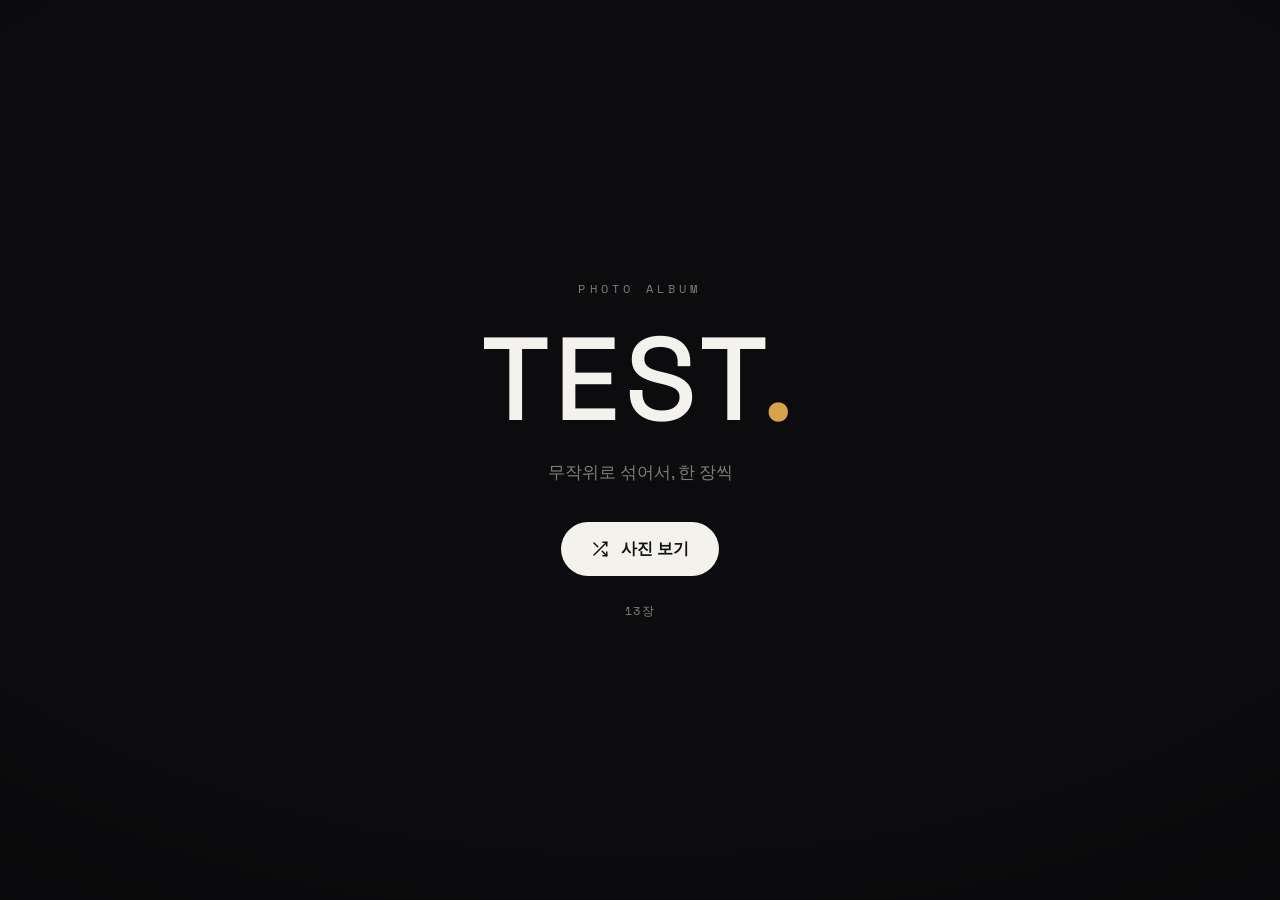
==== index.html @ 7dd16f97 "day01" ====
<!doctype html>
<html lang="ko">
  <head>
    <meta charset="UTF-8" />
    <meta
      name="viewport"
      content="width=device-width, initial-scale=1.0, viewport-fit=cover"
    />
    <title>TEST</title>

    <!-- ==========================================================
     여기 아래 배열에만 사진을 계속 추가하면 됩니다.
     - 같은 폴더의 images/ 안에 사진을 넣고 파일명만 적으면 됩니다.
       예)  "images/sea.jpg",
     - 인터넷 주소(URL)도 그대로 넣을 수 있습니다.
     쉼표(,) 빼먹지 않게 주의하세요!
     지금은 예시 사진 몇 장이 들어있습니다. 지우고 내 사진으로 바꾸세요.
     ========================================================== -->
    <script>
      const IMAGES = [
        'images/cafe.png',
        'images/cafeteria.png',
        'images/clothing_store.png',
        'images/construction_site.png',
        'images/indoors.png',
        'images/laboratory.png',
        'images/library.png',
        'images/office.png',
        'images/outdoors.png',
        'images/park.png',
        'images/restaurant.png',
        'images/street.png',
        'images/warehouse.png',
      ];

      // 표지에 보일 제목 (원하는 대로 수정)
      const TITLE = 'TEST';
      const SUBTITLE = '무작위로 섞어서, 한 장씩';
    </script>

    <link rel="preconnect" href="https://fonts.googleapis.com" />
    <link rel="preconnect" href="https://fonts.gstatic.com" crossorigin />
    <link
      href="https://fonts.googleapis.com/css2?family=Space+Grotesk:wght@400;500;700&family=Space+Mono:wght@400;700&display=swap"
      rel="stylesheet"
    />

    <style>
      :root {
        --bg: #0c0c0e;
        --text: #f4f2ec;
        --muted: #807d75;
        --line: rgba(255, 255, 255, 0.1);
        --panel: rgba(255, 255, 255, 0.045);
        --accent: #d8a24a;
        --sans: 'Space Grotesk', system-ui, -apple-system, sans-serif;
        --mono: 'Space Mono', ui-monospace, monospace;
      }

      * {
        box-sizing: border-box;
        margin: 0;
        padding: 0;
      }
      html,
      body {
        height: 100%;
      }
      body {
        background: var(--bg);
        color: var(--text);
        font-family: var(--sans);
        overflow: hidden;
        -webkit-tap-highlight-color: transparent;
      }

      /* faint darkroom vignette */
      body::after {
        content: '';
        position: fixed;
        inset: 0;
        pointer-events: none;
        z-index: 5;
        background: radial-gradient(
          120% 100% at 50% 40%,
          transparent 55%,
          rgba(0, 0, 0, 0.55) 100%
        );
      }

      .screen {
        position: fixed;
        inset: 0;
        display: flex;
      }
      [hidden] {
        display: none !important;
      }

      /* ---------- 표지 ---------- */
      #cover {
        flex-direction: column;
        align-items: center;
        justify-content: center;
        text-align: center;
        gap: 26px;
        padding: 32px;
        animation: fade 0.6s ease;
      }
      .eyebrow {
        font-family: var(--mono);
        font-size: 12px;
        letter-spacing: 0.35em;
        text-transform: uppercase;
        color: var(--muted);
      }
      #cover h1 {
        font-size: clamp(48px, 12vw, 118px);
        font-weight: 500;
        letter-spacing: 0.04em;
        line-height: 0.95;
      }
      #cover h1 .dot {
        color: var(--accent);
      }
      .subtitle {
        color: var(--muted);
        font-size: clamp(14px, 3.4vw, 17px);
        max-width: 32ch;
      }

      .start {
        margin-top: 12px;
        display: inline-flex;
        align-items: center;
        gap: 12px;
        background: var(--text);
        color: #111;
        border: none;
        cursor: pointer;
        font-family: var(--sans);
        font-weight: 700;
        font-size: 16px;
        padding: 16px 30px;
        border-radius: 999px;
        transition:
          transform 0.15s ease,
          box-shadow 0.25s ease;
        box-shadow: 0 0 0 0 rgba(216, 162, 74, 0);
      }
      .start:hover {
        transform: translateY(-2px);
        box-shadow: 0 14px 40px -12px rgba(216, 162, 74, 0.55);
      }
      .start:active {
        transform: translateY(0);
      }
      .start svg {
        width: 18px;
        height: 18px;
      }
      .count-note {
        font-family: var(--mono);
        font-size: 12px;
        color: var(--muted);
        letter-spacing: 0.1em;
      }

      /* ---------- 뷰어 ---------- */
      #viewer {
        flex-direction: column;
        animation: fade 0.5s ease;
      }

      .topbar {
        position: relative;
        z-index: 6;
        display: flex;
        align-items: center;
        justify-content: space-between;
        padding: 16px 20px calc(16px + env(safe-area-inset-top));
        padding-top: max(16px, env(safe-area-inset-top));
        gap: 12px;
      }
      .counter {
        font-family: var(--mono);
        font-size: 14px;
        letter-spacing: 0.12em;
      }
      .counter b {
        color: var(--accent);
        font-weight: 700;
      }
      .counter span {
        color: var(--muted);
      }
      .tools {
        display: flex;
        gap: 8px;
      }
      .icon-btn {
        display: grid;
        place-items: center;
        width: 40px;
        height: 40px;
        border-radius: 12px;
        background: var(--panel);
        border: 1px solid var(--line);
        color: var(--text);
        cursor: pointer;
        transition:
          background 0.18s ease,
          border-color 0.18s ease,
          transform 0.1s;
      }
      .icon-btn:hover {
        background: rgba(255, 255, 255, 0.09);
        border-color: rgba(255, 255, 255, 0.22);
      }
      .icon-btn:active {
        transform: scale(0.94);
      }
      .icon-btn.on {
        color: var(--accent);
        border-color: rgba(216, 162, 74, 0.5);
      }
      .icon-btn svg {
        width: 19px;
        height: 19px;
      }

      .stage {
        position: relative;
        flex: 1;
        min-height: 0;
        display: flex;
        align-items: center;
        justify-content: center;
        padding: 8px 20px 20px;
        overflow: hidden;
        touch-action: pan-y;
      }
      .stage img {
        max-width: 100%;
        max-height: 100%;
        object-fit: contain;
        border-radius: 6px;
        box-shadow: 0 30px 80px -30px rgba(0, 0, 0, 0.9);
        user-select: none;
        -webkit-user-drag: none;
        transition: opacity 0.35s ease;
      }
      .stage img.loading {
        opacity: 0;
      }

      /* 로딩 스피너 */
      .spinner {
        position: absolute;
        z-index: 3;
        width: 34px;
        height: 34px;
        border-radius: 50%;
        border: 3px solid rgba(255, 255, 255, 0.15);
        border-top-color: var(--accent);
        animation: spin 0.8s linear infinite;
        opacity: 0;
        transition: opacity 0.2s ease;
        pointer-events: none;
      }
      .spinner.show {
        opacity: 1;
      }
      @keyframes spin {
        to {
          transform: rotate(360deg);
        }
      }

      .empty {
        color: var(--muted);
        text-align: center;
        font-size: 15px;
        line-height: 1.6;
      }
      .empty code {
        font-family: var(--mono);
        color: var(--accent);
      }

      /* 좌우 클릭 영역 */
      .nav-zone {
        position: absolute;
        top: 0;
        bottom: 0;
        width: 34%;
        z-index: 4;
        cursor: pointer;
        border: none;
        background: transparent;
        display: flex;
        align-items: center;
        opacity: 0;
        transition: opacity 0.2s ease;
      }
      .nav-zone:hover {
        opacity: 1;
      }
      .nav-zone.prev {
        left: 0;
        justify-content: flex-start;
        padding-left: 10px;
        background: linear-gradient(90deg, rgba(0, 0, 0, 0.35), transparent);
      }
      .nav-zone.next {
        right: 0;
        justify-content: flex-end;
        padding-right: 10px;
        background: linear-gradient(270deg, rgba(0, 0, 0, 0.35), transparent);
      }
      .chev {
        width: 44px;
        height: 44px;
        border-radius: 50%;
        display: grid;
        place-items: center;
        background: rgba(0, 0, 0, 0.4);
        border: 1px solid var(--line);
      }
      .chev svg {
        width: 22px;
        height: 22px;
        color: #fff;
      }

      /* 하단 진행바 + 필름스트립 */
      .bottom {
        position: relative;
        z-index: 6;
        padding: 0 20px calc(18px + env(safe-area-inset-bottom));
      }
      .progress {
        height: 2px;
        background: rgba(255, 255, 255, 0.12);
        border-radius: 2px;
        overflow: hidden;
      }
      .progress .bar {
        height: 100%;
        width: 0;
        background: var(--accent);
        transition: width 0.35s ease;
      }

      .filmstrip {
        display: flex;
        gap: 8px;
        overflow-x: auto;
        padding: 14px 2px 4px;
        scroll-behavior: smooth;
        scrollbar-width: none;
      }
      .filmstrip::-webkit-scrollbar {
        display: none;
      }
      .filmstrip img {
        height: 56px;
        width: 56px;
        object-fit: cover;
        border-radius: 8px;
        flex: 0 0 auto;
        cursor: pointer;
        opacity: 0.45;
        border: 2px solid transparent;
        transition:
          opacity 0.2s,
          border-color 0.2s,
          transform 0.15s;
      }
      .filmstrip img:hover {
        opacity: 0.8;
        transform: translateY(-2px);
      }
      .filmstrip img.active {
        opacity: 1;
        border-color: var(--accent);
      }

      .hint {
        text-align: center;
        font-family: var(--mono);
        font-size: 11px;
        color: var(--muted);
        letter-spacing: 0.1em;
        padding-top: 12px;
        opacity: 0.7;
      }

      @keyframes fade {
        from {
          opacity: 0;
        }
        to {
          opacity: 1;
        }
      }
      @media (prefers-reduced-motion: reduce) {
        * {
          animation: none !important;
          transition: none !important;
        }
      }
      @media (max-width: 600px) {
        .hint {
          display: none;
        }
        .nav-zone {
          opacity: 1;
          background: transparent;
        }
        .nav-zone .chev {
          background: rgba(0, 0, 0, 0.3);
        }
      }
    </style>
  </head>
  <body>
    <!-- 표지 -->
    <section id="cover" class="screen">
      <div class="eyebrow">Photo Album</div>
      <h1 id="coverTitle">GALLERY<span class="dot">.</span></h1>
      <p class="subtitle" id="coverSub">무작위로 섞어서, 한 장씩</p>
      <button class="start" id="startBtn">
        <svg
          viewBox="0 0 24 24"
          fill="none"
          stroke="currentColor"
          stroke-width="2"
          stroke-linecap="round"
          stroke-linejoin="round"
        >
          <polyline points="16 3 21 3 21 8" />
          <line x1="4" y1="20" x2="21" y2="3" />
          <polyline points="21 16 21 21 16 21" />
          <line x1="15" y1="15" x2="21" y2="21" />
          <line x1="4" y1="4" x2="9" y2="9" />
        </svg>
        사진 보기
      </button>
      <div class="count-note" id="countNote">0장</div>
    </section>

    <!-- 뷰어 -->
    <section id="viewer" class="screen" hidden>
      <div class="topbar">
        <div class="counter">
          <b id="cur">1</b> <span>/ <span id="total">1</span></span>
        </div>
        <div class="tools">
          <button class="icon-btn" id="shuffleBtn" title="다시 섞기">
            <svg
              viewBox="0 0 24 24"
              fill="none"
              stroke="currentColor"
              stroke-width="2"
              stroke-linecap="round"
              stroke-linejoin="round"
            >
              <polyline points="16 3 21 3 21 8" />
              <line x1="4" y1="20" x2="21" y2="3" />
              <polyline points="21 16 21 21 16 21" />
              <line x1="15" y1="15" x2="21" y2="21" />
              <line x1="4" y1="4" x2="9" y2="9" />
            </svg>
          </button>
          <button class="icon-btn" id="stripBtn" title="목록 보기">
            <svg
              viewBox="0 0 24 24"
              fill="none"
              stroke="currentColor"
              stroke-width="2"
              stroke-linecap="round"
              stroke-linejoin="round"
            >
              <rect x="3" y="4" width="4" height="16" rx="1" />
              <rect x="10" y="4" width="4" height="16" rx="1" />
              <rect x="17" y="4" width="4" height="16" rx="1" />
            </svg>
          </button>
          <button class="icon-btn" id="homeBtn" title="처음으로">
            <svg
              viewBox="0 0 24 24"
              fill="none"
              stroke="currentColor"
              stroke-width="2"
              stroke-linecap="round"
              stroke-linejoin="round"
            >
              <path d="M3 9l9-7 9 7v11a2 2 0 0 1-2 2H5a2 2 0 0 1-2-2z" />
              <polyline points="9 22 9 12 15 12 15 22" />
            </svg>
          </button>
        </div>
      </div>

      <div class="stage" id="stage">
        <button class="nav-zone prev" id="prevZone" aria-label="이전">
          <span class="chev"
            ><svg
              viewBox="0 0 24 24"
              fill="none"
              stroke="currentColor"
              stroke-width="2.2"
              stroke-linecap="round"
              stroke-linejoin="round"
            >
              <polyline points="15 18 9 12 15 6" /></svg
          ></span>
        </button>
        <div class="spinner" id="spinner"></div>
        <img id="photo" alt="" />
        <button class="nav-zone next" id="nextZone" aria-label="다음">
          <span class="chev"
            ><svg
              viewBox="0 0 24 24"
              fill="none"
              stroke="currentColor"
              stroke-width="2.2"
              stroke-linecap="round"
              stroke-linejoin="round"
            >
              <polyline points="9 18 15 12 9 6" /></svg
          ></span>
        </button>
      </div>

      <div class="bottom">
        <div class="progress"><div class="bar" id="bar"></div></div>
        <div class="filmstrip" id="filmstrip" hidden></div>
        <div class="hint">← → 방향키 · 스와이프 · Esc 나가기</div>
      </div>
    </section>

    <script>
      (function () {
        // 표지 텍스트 적용
        document.getElementById('coverTitle').firstChild.textContent = TITLE;
        document.getElementById('coverSub').textContent = SUBTITLE;
        document.getElementById('countNote').textContent = IMAGES.length + '장';

        const $ = (id) => document.getElementById(id);
        const cover = $('cover'),
          viewer = $('viewer');
        const photo = $('photo'),
          stage = $('stage');
        const spinner = $('spinner');
        const filmstrip = $('filmstrip');
        let order = []; // 섞인 순서 (IMAGES의 인덱스 배열)
        let pos = 0; // 현재 위치
        let stripBuilt = false;
        const cache = {}; // url -> Image (한 번 받은 사진은 다시 안 받음)
        let token = 0; // 빠르게 넘길 때 이전 로딩 무시용

        // Fisher-Yates 셔플
        function shuffle() {
          order = IMAGES.map((_, i) => i);
          for (let i = order.length - 1; i > 0; i--) {
            const j = Math.floor(Math.random() * (i + 1));
            [order[i], order[j]] = [order[j], order[i]];
          }
          stripBuilt = false;
          filmstrip.innerHTML = '';
        }

        // 사진 하나를 미리 받아 캐시에 저장 (이미 있으면 재사용)
        function getImg(url) {
          if (cache[url]) return cache[url];
          const im = new Image();
          im.decoding = 'async';
          im.src = url;
          cache[url] = im;
          return im;
        }
        function preload(i) {
          const idx = order[i];
          if (idx !== undefined) getImg(IMAGES[idx]);
        }

        // 전체 사진을 백그라운드에서 순서대로 미리 받아둠 (한 번에 3장씩)
        function preloadAll() {
          let i = 0;
          const CONCURRENCY = 3;
          function next() {
            if (i >= order.length) return;
            const url = IMAGES[order[i++]];
            const im = getImg(url);
            if (im.complete) next();
            else {
              im.addEventListener('load', next, { once: true });
              im.addEventListener('error', next, { once: true });
            }
          }
          for (let k = 0; k < CONCURRENCY; k++) next();
        }

        function render() {
          const idx = order[pos];
          const url = IMAGES[idx];
          const my = ++token; // 이번 요청 표시
          const im = getImg(url);

          const show = () => {
            if (my !== token) return; // 그새 다른 사진으로 넘어갔으면 무시
            photo.src = url;
            photo.classList.remove('loading');
            spinner.classList.remove('show');
          };

          if (im.complete && im.naturalWidth) {
            show(); // 이미 받아둔 사진 → 즉시 표시
          } else {
            photo.classList.add('loading'); // 아직이면 스피너
            spinner.classList.add('show');
            im.addEventListener('load', show, { once: true });
            im.addEventListener(
              'error',
              () => {
                if (my !== token) return;
                spinner.classList.remove('show');
                photo.classList.remove('loading');
                photo.alt = '사진을 불러올 수 없습니다: ' + url;
              },
              { once: true },
            );
          }

          $('cur').textContent = pos + 1;
          $('total').textContent = order.length;
          $('bar').style.width = ((pos + 1) / order.length) * 100 + '%';

          // 바로 옆 사진은 우선 미리 받기
          preload((pos + 1) % order.length);
          preload((pos - 1 + order.length) % order.length);

          updateStripActive();
        }

        function go(delta) {
          if (order.length === 0) return;
          pos = (pos + delta + order.length) % order.length; // 끝에서 처음으로 순환
          render();
        }

        function start() {
          if (IMAGES.length === 0) {
            cover.hidden = true;
            viewer.hidden = false;
            stage
              .querySelectorAll('.nav-zone')
              .forEach((z) => (z.hidden = true));
            photo.hidden = true;
            if (!stage.querySelector('.empty')) {
              const e = document.createElement('div');
              e.className = 'empty';
              e.innerHTML =
                '아직 사진이 없어요.<br>파일 위쪽 <code>IMAGES</code> 목록에 사진을 추가하세요.';
              stage.appendChild(e);
            }
            return;
          }
          shuffle();
          pos = 0;
          cover.hidden = true;
          viewer.hidden = false;
          render();
          preloadAll(); // 나머지 사진들 백그라운드에서 미리 받기
        }

        // 필름스트립(목록) 만들기
        function buildStrip() {
          filmstrip.innerHTML = '';
          order.forEach((idx, i) => {
            const t = new Image();
            t.src = IMAGES[idx];
            t.loading = 'lazy';
            t.dataset.i = i;
            t.addEventListener('click', () => {
              pos = i;
              render();
            });
            filmstrip.appendChild(t);
          });
          stripBuilt = true;
          updateStripActive();
        }
        function updateStripActive() {
          if (filmstrip.hidden) return;
          const imgs = filmstrip.children;
          for (let i = 0; i < imgs.length; i++)
            imgs[i].classList.toggle('active', i === pos);
          const active = imgs[pos];
          if (active)
            active.scrollIntoView({ inline: 'center', block: 'nearest' });
        }

        // 이벤트 연결
        $('startBtn').addEventListener('click', start);
        $('prevZone').addEventListener('click', () => go(-1));
        $('nextZone').addEventListener('click', () => go(1));
        $('shuffleBtn').addEventListener('click', () => {
          shuffle();
          pos = 0;
          render();
          if (!filmstrip.hidden) buildStrip();
        });
        $('homeBtn').addEventListener('click', () => {
          viewer.hidden = true;
          cover.hidden = false;
        });
        $('stripBtn').addEventListener('click', (e) => {
          filmstrip.hidden = !filmstrip.hidden;
          e.currentTarget.classList.toggle('on', !filmstrip.hidden);
          if (!filmstrip.hidden && !stripBuilt) buildStrip();
          updateStripActive();
        });

        // 키보드
        document.addEventListener('keydown', (e) => {
          if (viewer.hidden) return;
          if (e.key === 'ArrowRight') go(1);
          else if (e.key === 'ArrowLeft') go(-1);
          else if (e.key === 'Escape') {
            viewer.hidden = true;
            cover.hidden = false;
          }
        });

        // 스와이프
        let sx = 0,
          sy = 0,
          moved = false;
        stage.addEventListener(
          'touchstart',
          (e) => {
            sx = e.touches[0].clientX;
            sy = e.touches[0].clientY;
            moved = false;
          },
          { passive: true },
        );
        stage.addEventListener(
          'touchmove',
          () => {
            moved = true;
          },
          { passive: true },
        );
        stage.addEventListener(
          'touchend',
          (e) => {
            if (!moved) return;
            const dx = e.changedTouches[0].clientX - sx;
            const dy = e.changedTouches[0].clientY - sy;
            if (Math.abs(dx) > 50 && Math.abs(dx) > Math.abs(dy)) {
              go(dx < 0 ? 1 : -1);
            }
          },
          { passive: true },
        );
      })();
    </script>
  </body>
</html>
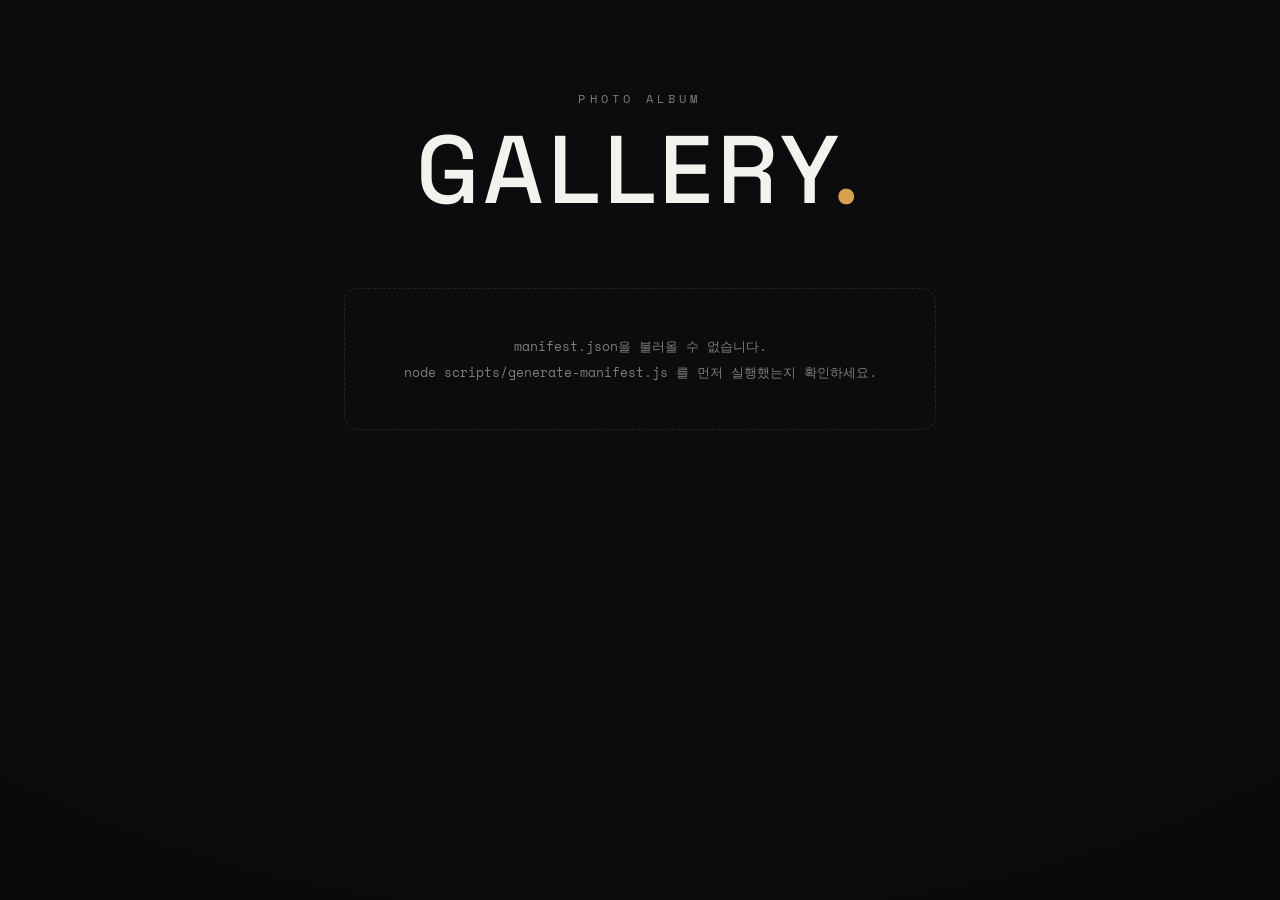
==== commit a6cd8140: "gallery 구조 변경" ====
--- a/index.html
+++ b/index.html
@@ -6,46 +6,15 @@
       name="viewport"
       content="width=device-width, initial-scale=1.0, viewport-fit=cover"
     />
-    <title>TEST</title>
-
-    <!-- ==========================================================
-     여기 아래 배열에만 사진을 계속 추가하면 됩니다.
-     - 같은 폴더의 images/ 안에 사진을 넣고 파일명만 적으면 됩니다.
-       예)  "images/sea.jpg",
-     - 인터넷 주소(URL)도 그대로 넣을 수 있습니다.
-     쉼표(,) 빼먹지 않게 주의하세요!
-     지금은 예시 사진 몇 장이 들어있습니다. 지우고 내 사진으로 바꾸세요.
-     ========================================================== -->
-    <script>
-      const IMAGES = [
-        'images/cafe.png',
-        'images/cafeteria.png',
-        'images/clothing_store.png',
-        'images/construction_site.png',
-        'images/indoors.png',
-        'images/laboratory.png',
-        'images/library.png',
-        'images/office.png',
-        'images/outdoors.png',
-        'images/park.png',
-        'images/restaurant.png',
-        'images/street.png',
-        'images/warehouse.png',
-      ];
-
-      // 표지에 보일 제목 (원하는 대로 수정)
-      const TITLE = 'TEST';
-      const SUBTITLE = '무작위로 섞어서, 한 장씩';
-    </script>
-
+    <title>Gallery</title>
     <link rel="preconnect" href="https://fonts.googleapis.com" />
     <link rel="preconnect" href="https://fonts.gstatic.com" crossorigin />
     <link
       href="https://fonts.googleapis.com/css2?family=Space+Grotesk:wght@400;500;700&family=Space+Mono:wght@400;700&display=swap"
       rel="stylesheet"
     />
-
     <style>
+      /* pages.css와 같은 토큰 — 메인 페이지는 스크롤이 필요해서 독립 스타일 */
       :root {
         --bg: #0c0c0e;
         --text: #f4f2ec;
@@ -56,25 +25,20 @@
         --sans: 'Space Grotesk', system-ui, -apple-system, sans-serif;
         --mono: 'Space Mono', ui-monospace, monospace;
       }
-
       * {
         box-sizing: border-box;
         margin: 0;
         padding: 0;
       }
-      html,
-      body {
-        height: 100%;
-      }
       body {
         background: var(--bg);
         color: var(--text);
         font-family: var(--sans);
-        overflow: hidden;
+        min-height: 100dvh;
         -webkit-tap-highlight-color: transparent;
-      }
-
-      /* faint darkroom vignette */
+        animation: fade 0.6s ease;
+      }
+      /* 다크룸 비네트 (뷰어와 동일) */
       body::after {
         content: '';
         position: fixed;
@@ -88,24 +52,15 @@
         );
       }
 
-      .screen {
-        position: fixed;
-        inset: 0;
-        display: flex;
-      }
-      [hidden] {
-        display: none !important;
-      }
-
-      /* ---------- 표지 ---------- */
-      #cover {
-        flex-direction: column;
-        align-items: center;
-        justify-content: center;
+      .wrap {
+        max-width: 640px;
+        margin: 0 auto;
+        padding: clamp(48px, 10vh, 110px) 24px 80px;
+      }
+
+      header {
         text-align: center;
-        gap: 26px;
-        padding: 32px;
-        animation: fade 0.6s ease;
+        margin-bottom: clamp(40px, 8vh, 72px);
       }
       .eyebrow {
         font-family: var(--mono);
@@ -113,287 +68,100 @@
         letter-spacing: 0.35em;
         text-transform: uppercase;
         color: var(--muted);
-      }
-      #cover h1 {
-        font-size: clamp(48px, 12vw, 118px);
+        margin-bottom: 18px;
+      }
+      h1 {
+        font-size: clamp(48px, 12vw, 96px);
         font-weight: 500;
         letter-spacing: 0.04em;
         line-height: 0.95;
       }
-      #cover h1 .dot {
-        color: var(--accent);
-      }
-      .subtitle {
-        color: var(--muted);
-        font-size: clamp(14px, 3.4vw, 17px);
-        max-width: 32ch;
-      }
-
-      .start {
-        margin-top: 12px;
-        display: inline-flex;
-        align-items: center;
-        gap: 12px;
-        background: var(--text);
-        color: #111;
-        border: none;
-        cursor: pointer;
-        font-family: var(--sans);
-        font-weight: 700;
-        font-size: 16px;
-        padding: 16px 30px;
-        border-radius: 999px;
-        transition:
-          transform 0.15s ease,
-          box-shadow 0.25s ease;
-        box-shadow: 0 0 0 0 rgba(216, 162, 74, 0);
-      }
-      .start:hover {
-        transform: translateY(-2px);
-        box-shadow: 0 14px 40px -12px rgba(216, 162, 74, 0.55);
-      }
-      .start:active {
-        transform: translateY(0);
-      }
-      .start svg {
-        width: 18px;
-        height: 18px;
-      }
-      .count-note {
-        font-family: var(--mono);
-        font-size: 12px;
-        color: var(--muted);
+      h1 .dot {
+        color: var(--accent);
+      }
+      .meta {
+        margin-top: 18px;
+        font-family: var(--mono);
+        font-size: 12px;
         letter-spacing: 0.1em;
-      }
-
-      /* ---------- 뷰어 ---------- */
-      #viewer {
+        color: var(--muted);
+      }
+
+      /* ---------- 필름 인덱스 리스트 ---------- */
+      .index {
+        display: flex;
         flex-direction: column;
-        animation: fade 0.5s ease;
-      }
-
-      .topbar {
-        position: relative;
-        z-index: 6;
+        gap: 10px;
+      }
+      .row {
         display: flex;
-        align-items: center;
-        justify-content: space-between;
-        padding: 16px 20px calc(16px + env(safe-area-inset-top));
-        padding-top: max(16px, env(safe-area-inset-top));
-        gap: 12px;
-      }
-      .counter {
-        font-family: var(--mono);
-        font-size: 14px;
-        letter-spacing: 0.12em;
-      }
-      .counter b {
-        color: var(--accent);
-        font-weight: 700;
-      }
-      .counter span {
-        color: var(--muted);
-      }
-      .tools {
-        display: flex;
-        gap: 8px;
-      }
-      .icon-btn {
-        display: grid;
-        place-items: center;
-        width: 40px;
-        height: 40px;
-        border-radius: 12px;
+        align-items: baseline;
+        gap: 18px;
+        text-decoration: none;
+        color: inherit;
         background: var(--panel);
         border: 1px solid var(--line);
-        color: var(--text);
-        cursor: pointer;
+        border-radius: 14px;
+        padding: 20px 24px;
         transition:
+          border-color 0.18s ease,
           background 0.18s ease,
-          border-color 0.18s ease,
-          transform 0.1s;
-      }
-      .icon-btn:hover {
-        background: rgba(255, 255, 255, 0.09);
-        border-color: rgba(255, 255, 255, 0.22);
-      }
-      .icon-btn:active {
-        transform: scale(0.94);
-      }
-      .icon-btn.on {
-        color: var(--accent);
+          transform 0.15s ease;
+      }
+      .row:hover,
+      .row:focus-visible {
+        background: rgba(255, 255, 255, 0.07);
         border-color: rgba(216, 162, 74, 0.5);
-      }
-      .icon-btn svg {
-        width: 19px;
-        height: 19px;
-      }
-
-      .stage {
-        position: relative;
+        transform: translateY(-2px);
+        outline: none;
+      }
+      .row .no {
+        font-family: var(--mono);
+        font-size: 12px;
+        color: var(--accent);
+        letter-spacing: 0.1em;
+        min-width: 3ch;
+      }
+      .row .name {
+        font-size: clamp(20px, 4.6vw, 26px);
+        font-weight: 500;
+        letter-spacing: 0.06em;
         flex: 1;
-        min-height: 0;
-        display: flex;
-        align-items: center;
-        justify-content: center;
-        padding: 8px 20px 20px;
-        overflow: hidden;
-        touch-action: pan-y;
-      }
-      .stage img {
-        max-width: 100%;
-        max-height: 100%;
-        object-fit: contain;
-        border-radius: 6px;
-        box-shadow: 0 30px 80px -30px rgba(0, 0, 0, 0.9);
-        user-select: none;
-        -webkit-user-drag: none;
-        transition: opacity 0.35s ease;
-      }
-      .stage img.loading {
-        opacity: 0;
-      }
-
-      /* 로딩 스피너 */
-      .spinner {
-        position: absolute;
-        z-index: 3;
-        width: 34px;
-        height: 34px;
-        border-radius: 50%;
-        border: 3px solid rgba(255, 255, 255, 0.15);
-        border-top-color: var(--accent);
-        animation: spin 0.8s linear infinite;
-        opacity: 0;
-        transition: opacity 0.2s ease;
-        pointer-events: none;
-      }
-      .spinner.show {
-        opacity: 1;
-      }
-      @keyframes spin {
-        to {
-          transform: rotate(360deg);
-        }
-      }
-
-      .empty {
-        color: var(--muted);
+      }
+      .row .count {
+        font-family: var(--mono);
+        font-size: 12px;
+        color: var(--muted);
+        letter-spacing: 0.1em;
+      }
+      .row .arrow {
+        color: var(--muted);
+        transition: color 0.18s ease, transform 0.18s ease;
+      }
+      .row:hover .arrow {
+        color: var(--accent);
+        transform: translateX(3px);
+      }
+      .row .arrow svg {
+        width: 16px;
+        height: 16px;
+        display: block;
+        transform: translateY(2px);
+      }
+
+      .empty,
+      .error {
+        font-family: var(--mono);
+        font-size: 13px;
+        color: var(--muted);
+        border: 1px dashed var(--line);
+        border-radius: 14px;
+        padding: 44px 24px;
         text-align: center;
-        font-size: 15px;
-        line-height: 1.6;
+        line-height: 2;
       }
       .empty code {
-        font-family: var(--mono);
-        color: var(--accent);
-      }
-
-      /* 좌우 클릭 영역 */
-      .nav-zone {
-        position: absolute;
-        top: 0;
-        bottom: 0;
-        width: 34%;
-        z-index: 4;
-        cursor: pointer;
-        border: none;
-        background: transparent;
-        display: flex;
-        align-items: center;
-        opacity: 0;
-        transition: opacity 0.2s ease;
-      }
-      .nav-zone:hover {
-        opacity: 1;
-      }
-      .nav-zone.prev {
-        left: 0;
-        justify-content: flex-start;
-        padding-left: 10px;
-        background: linear-gradient(90deg, rgba(0, 0, 0, 0.35), transparent);
-      }
-      .nav-zone.next {
-        right: 0;
-        justify-content: flex-end;
-        padding-right: 10px;
-        background: linear-gradient(270deg, rgba(0, 0, 0, 0.35), transparent);
-      }
-      .chev {
-        width: 44px;
-        height: 44px;
-        border-radius: 50%;
-        display: grid;
-        place-items: center;
-        background: rgba(0, 0, 0, 0.4);
-        border: 1px solid var(--line);
-      }
-      .chev svg {
-        width: 22px;
-        height: 22px;
-        color: #fff;
-      }
-
-      /* 하단 진행바 + 필름스트립 */
-      .bottom {
-        position: relative;
-        z-index: 6;
-        padding: 0 20px calc(18px + env(safe-area-inset-bottom));
-      }
-      .progress {
-        height: 2px;
-        background: rgba(255, 255, 255, 0.12);
-        border-radius: 2px;
-        overflow: hidden;
-      }
-      .progress .bar {
-        height: 100%;
-        width: 0;
-        background: var(--accent);
-        transition: width 0.35s ease;
-      }
-
-      .filmstrip {
-        display: flex;
-        gap: 8px;
-        overflow-x: auto;
-        padding: 14px 2px 4px;
-        scroll-behavior: smooth;
-        scrollbar-width: none;
-      }
-      .filmstrip::-webkit-scrollbar {
-        display: none;
-      }
-      .filmstrip img {
-        height: 56px;
-        width: 56px;
-        object-fit: cover;
-        border-radius: 8px;
-        flex: 0 0 auto;
-        cursor: pointer;
-        opacity: 0.45;
-        border: 2px solid transparent;
-        transition:
-          opacity 0.2s,
-          border-color 0.2s,
-          transform 0.15s;
-      }
-      .filmstrip img:hover {
-        opacity: 0.8;
-        transform: translateY(-2px);
-      }
-      .filmstrip img.active {
-        opacity: 1;
-        border-color: var(--accent);
-      }
-
-      .hint {
-        text-align: center;
-        font-family: var(--mono);
-        font-size: 11px;
-        color: var(--muted);
-        letter-spacing: 0.1em;
-        padding-top: 12px;
-        opacity: 0.7;
+        color: var(--accent);
       }
 
       @keyframes fade {
@@ -410,363 +178,64 @@
           transition: none !important;
         }
       }
-      @media (max-width: 600px) {
-        .hint {
-          display: none;
-        }
-        .nav-zone {
-          opacity: 1;
-          background: transparent;
-        }
-        .nav-zone .chev {
-          background: rgba(0, 0, 0, 0.3);
-        }
-      }
     </style>
   </head>
   <body>
-    <!-- 표지 -->
-    <section id="cover" class="screen">
-      <div class="eyebrow">Photo Album</div>
-      <h1 id="coverTitle">GALLERY<span class="dot">.</span></h1>
-      <p class="subtitle" id="coverSub">무작위로 섞어서, 한 장씩</p>
-      <button class="start" id="startBtn">
-        <svg
-          viewBox="0 0 24 24"
-          fill="none"
-          stroke="currentColor"
-          stroke-width="2"
-          stroke-linecap="round"
-          stroke-linejoin="round"
-        >
-          <polyline points="16 3 21 3 21 8" />
-          <line x1="4" y1="20" x2="21" y2="3" />
-          <polyline points="21 16 21 21 16 21" />
-          <line x1="15" y1="15" x2="21" y2="21" />
-          <line x1="4" y1="4" x2="9" y2="9" />
-        </svg>
-        사진 보기
-      </button>
-      <div class="count-note" id="countNote">0장</div>
-    </section>
-
-    <!-- 뷰어 -->
-    <section id="viewer" class="screen" hidden>
-      <div class="topbar">
-        <div class="counter">
-          <b id="cur">1</b> <span>/ <span id="total">1</span></span>
-        </div>
-        <div class="tools">
-          <button class="icon-btn" id="shuffleBtn" title="다시 섞기">
-            <svg
-              viewBox="0 0 24 24"
-              fill="none"
-              stroke="currentColor"
-              stroke-width="2"
-              stroke-linecap="round"
-              stroke-linejoin="round"
-            >
-              <polyline points="16 3 21 3 21 8" />
-              <line x1="4" y1="20" x2="21" y2="3" />
-              <polyline points="21 16 21 21 16 21" />
-              <line x1="15" y1="15" x2="21" y2="21" />
-              <line x1="4" y1="4" x2="9" y2="9" />
-            </svg>
-          </button>
-          <button class="icon-btn" id="stripBtn" title="목록 보기">
-            <svg
-              viewBox="0 0 24 24"
-              fill="none"
-              stroke="currentColor"
-              stroke-width="2"
-              stroke-linecap="round"
-              stroke-linejoin="round"
-            >
-              <rect x="3" y="4" width="4" height="16" rx="1" />
-              <rect x="10" y="4" width="4" height="16" rx="1" />
-              <rect x="17" y="4" width="4" height="16" rx="1" />
-            </svg>
-          </button>
-          <button class="icon-btn" id="homeBtn" title="처음으로">
-            <svg
-              viewBox="0 0 24 24"
-              fill="none"
-              stroke="currentColor"
-              stroke-width="2"
-              stroke-linecap="round"
-              stroke-linejoin="round"
-            >
-              <path d="M3 9l9-7 9 7v11a2 2 0 0 1-2 2H5a2 2 0 0 1-2-2z" />
-              <polyline points="9 22 9 12 15 12 15 22" />
-            </svg>
-          </button>
-        </div>
-      </div>
-
-      <div class="stage" id="stage">
-        <button class="nav-zone prev" id="prevZone" aria-label="이전">
-          <span class="chev"
-            ><svg
-              viewBox="0 0 24 24"
-              fill="none"
-              stroke="currentColor"
-              stroke-width="2.2"
-              stroke-linecap="round"
-              stroke-linejoin="round"
-            >
-              <polyline points="15 18 9 12 15 6" /></svg
-          ></span>
-        </button>
-        <div class="spinner" id="spinner"></div>
-        <img id="photo" alt="" />
-        <button class="nav-zone next" id="nextZone" aria-label="다음">
-          <span class="chev"
-            ><svg
-              viewBox="0 0 24 24"
-              fill="none"
-              stroke="currentColor"
-              stroke-width="2.2"
-              stroke-linecap="round"
-              stroke-linejoin="round"
-            >
-              <polyline points="9 18 15 12 9 6" /></svg
-          ></span>
-        </button>
-      </div>
-
-      <div class="bottom">
-        <div class="progress"><div class="bar" id="bar"></div></div>
-        <div class="filmstrip" id="filmstrip" hidden></div>
-        <div class="hint">← → 방향키 · 스와이프 · Esc 나가기</div>
-      </div>
-    </section>
+    <div class="wrap">
+      <header>
+        <div class="eyebrow">Photo Album</div>
+        <h1>GALLERY<span class="dot">.</span></h1>
+        <p class="meta" id="meta">불러오는 중…</p>
+      </header>
+
+      <div class="index" id="list"></div>
+    </div>
 
     <script>
-      (function () {
-        // 표지 텍스트 적용
-        document.getElementById('coverTitle').firstChild.textContent = TITLE;
-        document.getElementById('coverSub').textContent = SUBTITLE;
-        document.getElementById('countNote').textContent = IMAGES.length + '장';
-
-        const $ = (id) => document.getElementById(id);
-        const cover = $('cover'),
-          viewer = $('viewer');
-        const photo = $('photo'),
-          stage = $('stage');
-        const spinner = $('spinner');
-        const filmstrip = $('filmstrip');
-        let order = []; // 섞인 순서 (IMAGES의 인덱스 배열)
-        let pos = 0; // 현재 위치
-        let stripBuilt = false;
-        const cache = {}; // url -> Image (한 번 받은 사진은 다시 안 받음)
-        let token = 0; // 빠르게 넘길 때 이전 로딩 무시용
-
-        // Fisher-Yates 셔플
-        function shuffle() {
-          order = IMAGES.map((_, i) => i);
-          for (let i = order.length - 1; i > 0; i--) {
-            const j = Math.floor(Math.random() * (i + 1));
-            [order[i], order[j]] = [order[j], order[i]];
-          }
-          stripBuilt = false;
-          filmstrip.innerHTML = '';
-        }
-
-        // 사진 하나를 미리 받아 캐시에 저장 (이미 있으면 재사용)
-        function getImg(url) {
-          if (cache[url]) return cache[url];
-          const im = new Image();
-          im.decoding = 'async';
-          im.src = url;
-          cache[url] = im;
-          return im;
-        }
-        function preload(i) {
-          const idx = order[i];
-          if (idx !== undefined) getImg(IMAGES[idx]);
-        }
-
-        // 전체 사진을 백그라운드에서 순서대로 미리 받아둠 (한 번에 3장씩)
-        function preloadAll() {
-          let i = 0;
-          const CONCURRENCY = 3;
-          function next() {
-            if (i >= order.length) return;
-            const url = IMAGES[order[i++]];
-            const im = getImg(url);
-            if (im.complete) next();
-            else {
-              im.addEventListener('load', next, { once: true });
-              im.addEventListener('error', next, { once: true });
-            }
-          }
-          for (let k = 0; k < CONCURRENCY; k++) next();
-        }
-
-        function render() {
-          const idx = order[pos];
-          const url = IMAGES[idx];
-          const my = ++token; // 이번 요청 표시
-          const im = getImg(url);
-
-          const show = () => {
-            if (my !== token) return; // 그새 다른 사진으로 넘어갔으면 무시
-            photo.src = url;
-            photo.classList.remove('loading');
-            spinner.classList.remove('show');
-          };
-
-          if (im.complete && im.naturalWidth) {
-            show(); // 이미 받아둔 사진 → 즉시 표시
-          } else {
-            photo.classList.add('loading'); // 아직이면 스피너
-            spinner.classList.add('show');
-            im.addEventListener('load', show, { once: true });
-            im.addEventListener(
-              'error',
-              () => {
-                if (my !== token) return;
-                spinner.classList.remove('show');
-                photo.classList.remove('loading');
-                photo.alt = '사진을 불러올 수 없습니다: ' + url;
-              },
-              { once: true },
-            );
-          }
-
-          $('cur').textContent = pos + 1;
-          $('total').textContent = order.length;
-          $('bar').style.width = ((pos + 1) / order.length) * 100 + '%';
-
-          // 바로 옆 사진은 우선 미리 받기
-          preload((pos + 1) % order.length);
-          preload((pos - 1 + order.length) % order.length);
-
-          updateStripActive();
-        }
-
-        function go(delta) {
-          if (order.length === 0) return;
-          pos = (pos + delta + order.length) % order.length; // 끝에서 처음으로 순환
-          render();
-        }
-
-        function start() {
-          if (IMAGES.length === 0) {
-            cover.hidden = true;
-            viewer.hidden = false;
-            stage
-              .querySelectorAll('.nav-zone')
-              .forEach((z) => (z.hidden = true));
-            photo.hidden = true;
-            if (!stage.querySelector('.empty')) {
-              const e = document.createElement('div');
-              e.className = 'empty';
-              e.innerHTML =
-                '아직 사진이 없어요.<br>파일 위쪽 <code>IMAGES</code> 목록에 사진을 추가하세요.';
-              stage.appendChild(e);
-            }
-            return;
-          }
-          shuffle();
-          pos = 0;
-          cover.hidden = true;
-          viewer.hidden = false;
-          render();
-          preloadAll(); // 나머지 사진들 백그라운드에서 미리 받기
-        }
-
-        // 필름스트립(목록) 만들기
-        function buildStrip() {
-          filmstrip.innerHTML = '';
-          order.forEach((idx, i) => {
-            const t = new Image();
-            t.src = IMAGES[idx];
-            t.loading = 'lazy';
-            t.dataset.i = i;
-            t.addEventListener('click', () => {
-              pos = i;
-              render();
-            });
-            filmstrip.appendChild(t);
+      (async function () {
+        const list = document.getElementById('list');
+        const meta = document.getElementById('meta');
+
+        let manifest;
+        try {
+          const res = await fetch('assets/manifest.json', {
+            cache: 'no-store',
           });
-          stripBuilt = true;
-          updateStripActive();
-        }
-        function updateStripActive() {
-          if (filmstrip.hidden) return;
-          const imgs = filmstrip.children;
-          for (let i = 0; i < imgs.length; i++)
-            imgs[i].classList.toggle('active', i === pos);
-          const active = imgs[pos];
-          if (active)
-            active.scrollIntoView({ inline: 'center', block: 'nearest' });
-        }
-
-        // 이벤트 연결
-        $('startBtn').addEventListener('click', start);
-        $('prevZone').addEventListener('click', () => go(-1));
-        $('nextZone').addEventListener('click', () => go(1));
-        $('shuffleBtn').addEventListener('click', () => {
-          shuffle();
-          pos = 0;
-          render();
-          if (!filmstrip.hidden) buildStrip();
+          manifest = await res.json();
+        } catch (e) {
+          meta.textContent = '';
+          list.innerHTML =
+            '<div class="error">manifest.json을 불러올 수 없습니다.<br>' +
+            'node scripts/generate-manifest.js 를 먼저 실행했는지 확인하세요.</div>';
+          return;
+        }
+
+        const days = manifest.days || [];
+        const totalPhotos = days.reduce((s, d) => s + d.count, 0);
+        meta.textContent = days.length + ' ALBUMS · ' + totalPhotos + ' PHOTOS';
+
+        if (days.length === 0) {
+          list.innerHTML =
+            '<div class="empty">아직 앨범이 없어요.<br>' +
+            '<code>assets/images/day01/</code> 폴더에 사진을 넣으면<br>' +
+            '여기 자동으로 나타납니다.</div>';
+          return;
+        }
+
+        days.forEach((day, i) => {
+          const a = document.createElement('a');
+          a.className = 'row';
+          a.href = 'viewer.html?day=' + encodeURIComponent(day.id);
+
+          const no = String(i + 1).padStart(2, '0');
+          a.innerHTML =
+            '<span class="no">' + no + '</span>' +
+            '<span class="name">' + day.title + '</span>' +
+            '<span class="count">' + day.count + ' 장</span>' +
+            '<span class="arrow"><svg viewBox="0 0 24 24" fill="none" stroke="currentColor" stroke-width="2" stroke-linecap="round" stroke-linejoin="round"><line x1="5" y1="12" x2="19" y2="12"/><polyline points="12 5 19 12 12 19"/></svg></span>';
+
+          list.appendChild(a);
         });
-        $('homeBtn').addEventListener('click', () => {
-          viewer.hidden = true;
-          cover.hidden = false;
-        });
-        $('stripBtn').addEventListener('click', (e) => {
-          filmstrip.hidden = !filmstrip.hidden;
-          e.currentTarget.classList.toggle('on', !filmstrip.hidden);
-          if (!filmstrip.hidden && !stripBuilt) buildStrip();
-          updateStripActive();
-        });
-
-        // 키보드
-        document.addEventListener('keydown', (e) => {
-          if (viewer.hidden) return;
-          if (e.key === 'ArrowRight') go(1);
-          else if (e.key === 'ArrowLeft') go(-1);
-          else if (e.key === 'Escape') {
-            viewer.hidden = true;
-            cover.hidden = false;
-          }
-        });
-
-        // 스와이프
-        let sx = 0,
-          sy = 0,
-          moved = false;
-        stage.addEventListener(
-          'touchstart',
-          (e) => {
-            sx = e.touches[0].clientX;
-            sy = e.touches[0].clientY;
-            moved = false;
-          },
-          { passive: true },
-        );
-        stage.addEventListener(
-          'touchmove',
-          () => {
-            moved = true;
-          },
-          { passive: true },
-        );
-        stage.addEventListener(
-          'touchend',
-          (e) => {
-            if (!moved) return;
-            const dx = e.changedTouches[0].clientX - sx;
-            const dy = e.changedTouches[0].clientY - sy;
-            if (Math.abs(dx) > 50 && Math.abs(dx) > Math.abs(dy)) {
-              go(dx < 0 ? 1 : -1);
-            }
-          },
-          { passive: true },
-        );
       })();
     </script>
   </body>
